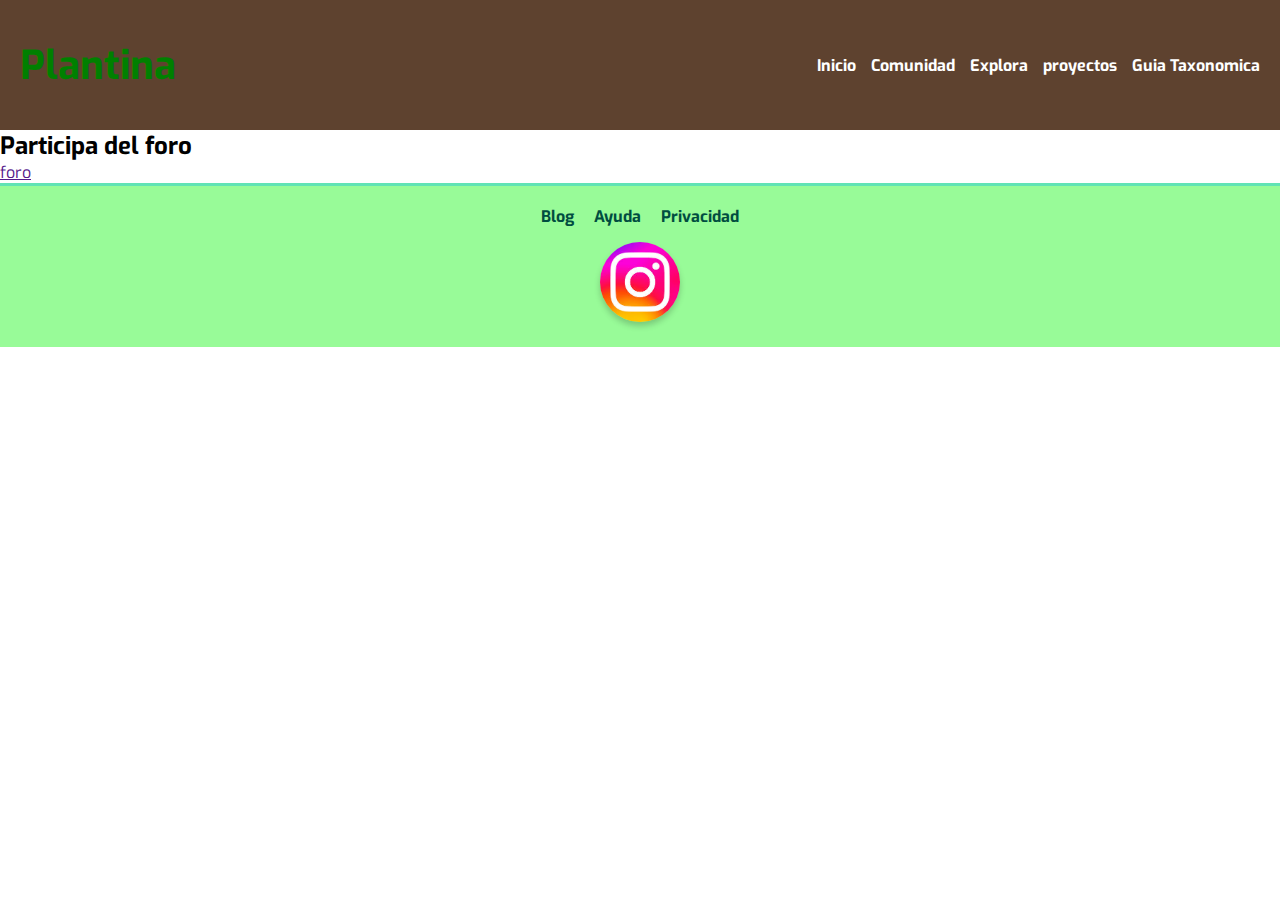
==== pages/comunidad.html @ c5cc0bb4 "primer commit" ====
<!DOCTYPE html>
<html lang="en">
<head>
    <meta charset="UTF-8">
    <meta name="viewport" content="width=device-width, initial-scale=1.0">
    <title>Document</title>
    <link rel="stylesheet" href="../css/style.css">
</head>
<body>
    <header>
        <h1>Plantina</h1>
        <nav><!--barra de navegaciion-->
            <ul>
                <li><a href="../index copy.html">Inicio</a></li>
                <li><a href="comunidad.html">Comunidad</a></li>
                <li><a href="explora.html">Explora</a></li>
                <li><a href="proyectos.html">proyectos</a></li>
                <li><a href="taxonomia.html">Guia Taxonomica</a></li>
            </ul>
            </nav>
    </header>
   <main>
    <h2>Participa del foro</h2>
    <a href="">foro</a>
   
   </main>
   <footer>
    <ul>
        <li><a href="">Blog</a></li>
        <li><a href="">Ayuda</a></li>
        <li><a href="">Privacidad</a></li>
    </ul>
    <a href=""><img src="../img/ig.png" alt="logo de instagram"></a>



</footer><!--pie de pagina-->
    
</body>
</html>
---- css/style.css ----
@import url('https://fonts.googleapis.com/css2?family=Edu+AU+VIC+WA+NT+Pre:wght@400..700&family=Exo:ital,wght@0,100..900;1,100..900&family=Poppins:ital,wght@0,100;0,200;0,300;0,400;0,500;0,600;0,700;0,800;0,900;1,100;1,200;1,300;1,400;1,500;1,600;1,700;1,800;1,900&display=swap');

* {
    margin: 0;
    padding: 0;
}

/*---index-----*/
body {
    font-family: "Exo", sans-serif;
}

header {
    background-color: #5e422f; /* marrón */
    display: flex;
    align-items: center;
    justify-content: space-between;
    padding: 10px 20px;
    height: 110px;
}

header h1 {
    font-size: 40px;
    margin: 0;
    font-size: 40px !important;
    color: green !important;
}
header nav ul {
    list-style: none;
    display: flex;
    gap: 15px;
    padding: 0;
    margin: 0;
}

header nav a {
    color: white;
    text-decoration: none;
    font-weight: bold;
}

header nav a:hover {
    text-decoration: underline;
}



.hero {
    margin-top: 0px;
    /* Evita que el hero se solape con el header */
    text-align: center;
    padding: 50px 20px;
    background-color: #ffffff;
    color: #004d40;
}


.hero img {
    width: 100%;
    max-width: 800px;
    height: auto;
    margin-top: 20px;
    border-radius: 10px;
    box-shadow: 0px 4px 10px rgba(0, 0, 0, 0.2);
}

.hero h2 {
    font-size: 3rem;
    /* Título grande */
    font-weight: bold;
    /* Negrita */
    text-shadow: 2px 2px 5px rgba(0, 0, 0, 0.7);
    /* Sombra para destacar el texto */
    margin-bottom: 15px;
    /* Separación del texto siguiente */
}

.hero p {
    font-size: 1.5rem;
    /* Texto descriptivo más grande */
    text-shadow: 2px 2px 5px rgba(0, 0, 0, 0.7);
    /* Sombra ligera */
    margin-bottom: 30px;
    /* Separación antes de otros elementos */
}


.introduccion {
    display: flex;
    flex-direction: column;
    /* Organiza los elementos en una columna */
    align-items: center;
    /* Centra los elementos horizontalmente */
    text-align: center;
    /* Centra el texto */
    background-color: #f4f4f4;
    /* Fondo gris claro para un diseño limpio */
    padding: 20px 40px;
    /* Espaciado interno */
    gap: 20px;
    /* Espaciado entre los elementos */
    border-radius: 10px;
    /* Bordes redondeados */
    box-shadow: 0 4px 8px rgba(0, 0, 0, 0.1);
    /* Sombra ligera */
    max-width: 800px;
    /* Limita el ancho de la sección */
    margin: 20px auto;
    /* Centra la sección en la página */
}

.introduccion h2 {
    font-size: 1.8rem;
    /* Aumenta ligeramente el tamaño del texto */
    font-weight: bold;
    /* Negrita para destacar */
    color: #333;
    /* Un color oscuro neutro */
    margin: 0;
    /* Elimina márgenes adicionales */
}

.introduccion img {
    max-width: 100%;
    /* Imagen adaptable */
    height: auto;
    /* Mantiene la proporción */
    border-radius: 10px;
    /* Bordes redondeados */
    box-shadow: 0 4px 6px rgba(0, 0, 0, 0.1);
    /* Sombra sutil para resaltar la imagen */
}

.introduccion a {
    font-size: 1rem;
    /* Mantén el tamaño estándar del texto */
    color: white;
    /* Texto del enlace blanco */
    background-color: #007BFF;
    /* Fondo azul atractivo */
    text-decoration: none;
    /* Sin subrayado */
    padding: 10px 20px;
    /* Espaciado interno del botón */
    border-radius: 5px;
    /* Bordes redondeados */
}


.Regiones {
    text-align: center;
}

.Regiones h2 {
    font-size: 3rem;
    box-shadow: 0 4px 6px rgba(0, 0, 0, 0.1);
}

.region-pair {
    display: grid;
    grid-template-columns: repeat(2, 1fr);
    grid-auto-rows: auto;
    gap: 30px;
    justify-items: center;
    margin: 20px;
}

.region {
    display: flex;
    flex-direction: column;
    align-items: center;
    background-color: #f9f9f9;
    padding: 20px;
    border-radius: 10px;
    box-shadow: 0 4px 8px rgba(0, 0, 0, 0.1);
    max-width: 400px;
}

.region img {
    width: 100%;
    /* Imagen ajustada al ancho del contenedor */
    height: auto;
    /* Mantiene la proporción */
    border-radius: 8px;
}


.region h3 {
    font-size: 1.5rem;
    margin-bottom: 10px;
}

.region p {
    font-size: 1rem;
    text-align: justify;
}

.region a {
    background-color: #007BFF;
    /* Fondo azul atractivo */
    text-decoration: none;
    /* Sin subrayado */
    padding: 10px 20px;
    /* Espaciado interno del botón */
    border-radius: 5px;
    /* Bordes redondeados */
    font-weight: bold;
    margin-top: 30px;
    color: white;
    transition: color 0.3s ease
}

.region a:hover {
    background-color: #0056b3;
    color: #f8f9fa;
    box-shadow: 0 4px 8px rgba(0, 0, 0, 0.2);
    transform: scale(1.05);
}


footer {
    background-color: palegreen;
    /* Fondo agradable y claro */
    text-align: center;
    /* Centra el contenido */
    padding: 20px;
    /* Espaciado interno */
    display: flex;
    flex-direction: column;
    gap: 15px;
    /* Espaciado entre elementos */
    border-top: 3px solid #61e3b5;
    /* Línea decorativa en la parte superior */
}

footer ul {
    list-style: none;
    /* Elimina puntos de lista */
    display: flex;
    /* Alineación en fila */
    justify-content: center;
    /* Centra los enlaces */
    gap: 20px;
    /* Espaciado entre elementos */
    padding: 0;
    margin: 0;
}

footer ul li a {
    color: #004d40;
    text-decoration: none;
    font-weight: bold;
    transition: color 0.3s ease;
}

footer ul li a:hover {
    color: green;
}

footer img {
    width: 80px;
    height: auto;
    border-radius: 50%;
    box-shadow: 0 4px 6px rgba(0, 0, 0, 0.2);
}


/*--explora--*/
.carousel-inner img {
    max-height: 400px; 
    object-fit: cover; 
    width: 100%; 
}

.card img {
    width: 100%; 
    height: 200px; 
    object-fit: cover; 
    border-radius: 8px;
    box-shadow: 0px 4px 6px rgba(0, 0, 0, 0.1); 
}

@media (max-width: 660px) {

    /* HEADER */
    header {
        flex-direction: column;
        align-items: center;
        padding: 20px;
    }

    nav ul {
        flex-direction: column;
        gap: 10px;
    }

    nav li {
        margin: 0;
    }

    /* HERO */
    .hero h2 {
        font-size: 2rem;
    }

    .hero p {
        font-size: 1.2rem;
    }

    .hero img {
        max-width: 100%;
    }

    /* INTRODUCCIÓN */
    .introduccion {
        padding: 15px;
        max-width: 100%;
    }

    .introduccion img {
        max-width: 100%;
    }

    .introduccion h2 {
        font-size: 1.5rem;
    }

    .introduccion a {
        font-size: 0.9rem;
        padding: 8px 16px;
    }

    /* REGIONES */
    .region-pair {
        grid-template-columns: 1fr;
        gap: 20px;
    }

    .region {
        max-width: 100%;
    }

    .region h3 {
        font-size: 1.2rem;
    }

    .region p {
        font-size: 0.9rem;
    }

    .region a {
        font-size: 0.9rem;
        padding: 8px 16px;
    }

    /* FOOTER */
    footer {
        text-align: center;
        padding: 15px;
    }

    footer img {
        width: 80px;
        height: 80px;
    }
}
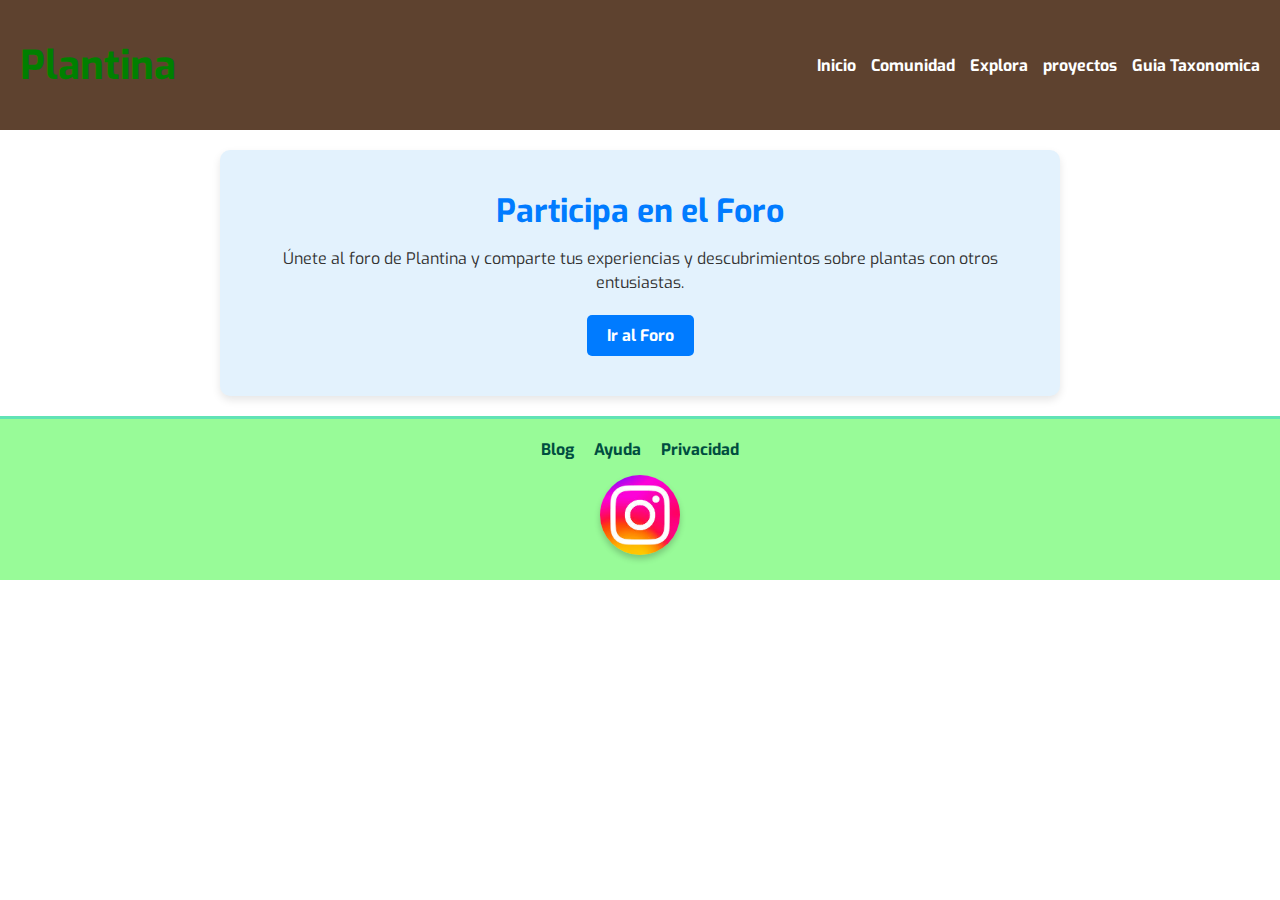
==== commit 550a76de: "modificacion de comunidad y taxnomia" ====
--- a/pages/comunidad.html
+++ b/pages/comunidad.html
@@ -11,7 +11,7 @@
         <h1>Plantina</h1>
         <nav><!--barra de navegaciion-->
             <ul>
-                <li><a href="../index copy.html">Inicio</a></li>
+                <li><a href="../index.html">Inicio</a></li>
                 <li><a href="comunidad.html">Comunidad</a></li>
                 <li><a href="explora.html">Explora</a></li>
                 <li><a href="proyectos.html">proyectos</a></li>
@@ -19,11 +19,11 @@
             </ul>
             </nav>
     </header>
-   <main>
-    <h2>Participa del foro</h2>
-    <a href="">foro</a>
-   
-   </main>
+    <main class="comunidad">
+        <h2>Participa en el Foro</h2>
+        <p>Únete al foro de Plantina y comparte tus experiencias y descubrimientos sobre plantas con otros entusiastas.</p>
+        <a href="#" class="boton">Ir al Foro</a>
+    </main>
    <footer>
     <ul>
         <li><a href="">Blog</a></li>
--- a/css/style.css
+++ b/css/style.css
@@ -280,6 +280,77 @@
     box-shadow: 0px 4px 6px rgba(0, 0, 0, 0.1); 
 }
 
+/*--taxonomia--*/
+.taxonomia {
+    ext-align: center;
+    padding: 40px 20px;
+    background-color: #f9f9f9;
+    border-radius: 10px;
+    box-shadow: 0px 4px 8px rgba(0, 0, 0, 0.1);
+    max-width: 800px;
+    margin: 20px auto;
+}
+
+.taxonomia img {
+    width: 100%;
+    border-radius: 10px;
+    box-shadow: 0 4px 6px rgba(0, 0, 0, 0.1);
+    margin-bottom: 20px;
+}
+
+.taxonomia h2 {
+    font-size: 2rem;
+    color: #4CAF50;
+    margin-bottom: 15px;
+}
+
+.taxonomia p {
+    font-size: 1rem;
+    line-height: 1.5;
+    color: #333;
+}
+
+/* --- Sección Comunidad --- */
+.comunidad {
+    text-align: center;
+    padding: 40px 20px;
+    background-color: #e3f2fd;
+    border-radius: 10px;
+    box-shadow: 0px 4px 8px rgba(0, 0, 0, 0.1);
+    max-width: 800px;
+    margin: 20px auto;
+}
+
+.comunidad h2 {
+    font-size: 2rem;
+    color: #007BFF;
+    margin-bottom: 15px;
+}
+
+.comunidad p {
+    font-size: 1rem;
+    line-height: 1.5;
+    color: #333;
+}
+
+.comunidad .boton {
+    font-size: 1rem;
+    color: white;
+    background-color: #007BFF;
+    text-decoration: none;
+    padding: 10px 20px;
+    border-radius: 5px;
+    margin-top: 20px;
+    display: inline-block;
+    font-weight: bold;
+}
+
+.comunidad .boton:hover {
+    background-color: #0056b3;
+    box-shadow: 0 4px 8px rgba(0, 0, 0, 0.2);
+}
+
+
 @media (max-width: 660px) {
 
     /* HEADER */
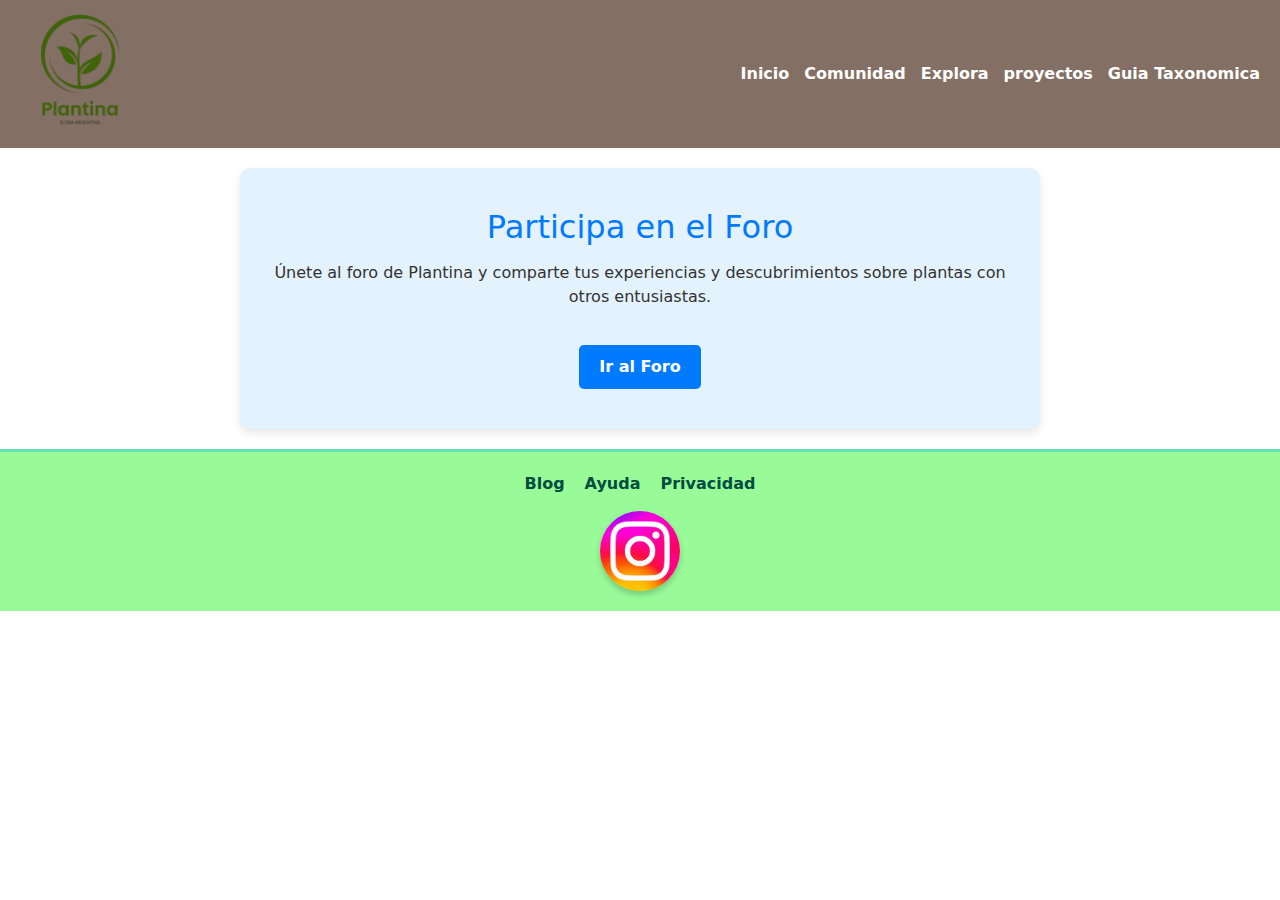
==== commit 2b567f3f: "arreglo barra de navegacion" ====
--- a/pages/comunidad.html
+++ b/pages/comunidad.html
@@ -1,14 +1,20 @@
 <!DOCTYPE html>
 <html lang="en">
+
 <head>
     <meta charset="UTF-8">
     <meta name="viewport" content="width=device-width, initial-scale=1.0">
     <title>Document</title>
     <link rel="stylesheet" href="../css/style.css">
+    <link href="https://cdn.jsdelivr.net/npm/bootstrap@5.3.3/dist/css/bootstrap.min.css" rel="stylesheet"
+        integrity="sha384-QWTKZyjpPEjISv5WaRU9OFeRpok6YctnYmDr5pNlyT2bRjXh0JMhjY6hW+ALEwIH" crossorigin="anonymous">
 </head>
+
 <body>
     <header>
-        <h1>Plantina</h1>
+        <h1>
+            <img src="../img/logo.png" alt="logo">
+        </h1>
         <nav><!--barra de navegaciion-->
             <ul>
                 <li><a href="../index.html">Inicio</a></li>
@@ -17,24 +23,31 @@
                 <li><a href="proyectos.html">proyectos</a></li>
                 <li><a href="taxonomia.html">Guia Taxonomica</a></li>
             </ul>
-            </nav>
+        </nav>
     </header>
     <main class="comunidad">
         <h2>Participa en el Foro</h2>
-        <p>Únete al foro de Plantina y comparte tus experiencias y descubrimientos sobre plantas con otros entusiastas.</p>
+        <p>Únete al foro de Plantina y comparte tus experiencias y descubrimientos sobre plantas con otros entusiastas.
+        </p>
         <a href="#" class="boton">Ir al Foro</a>
+
     </main>
-   <footer>
-    <ul>
-        <li><a href="">Blog</a></li>
-        <li><a href="">Ayuda</a></li>
-        <li><a href="">Privacidad</a></li>
-    </ul>
-    <a href=""><img src="../img/ig.png" alt="logo de instagram"></a>
+    <footer>
+        <ul>
+            <li><a href="">Blog</a></li>
+            <li><a href="">Ayuda</a></li>
+            <li><a href="">Privacidad</a></li>
+        </ul>
+        <a href=""><img src="../img/ig.png" alt="logo de instagram"></a>
 
 
 
-</footer><!--pie de pagina-->
-    
+    </footer><!--pie de pagina-->
+    <script src="https://cdn.jsdelivr.net/npm/bootstrap@5.3.3/dist/js/bootstrap.bundle.min.js"
+        integrity="sha384-YvpcrYf0tY3lHB60NNkmXc5s9fDVZLESaAA55NDzOxhy9GkcIdslK1eN7N6jIeHz"
+        crossorigin="anonymous"></script>
+
+
 </body>
+
 </html>--- a/css/style.css
+++ b/css/style.css
@@ -11,20 +11,23 @@
 }
 
 header {
-    background-color: #5e422f; /* marrón */
+    background-color: #836f63;
+    /* marrón */
     display: flex;
     align-items: center;
     justify-content: space-between;
     padding: 10px 20px;
-    height: 110px;
-}
-
-header h1 {
-    font-size: 40px;
-    margin: 0;
-    font-size: 40px !important;
-    color: green !important;
-}
+    height: auto;
+    flex-wrap: wrap;
+}
+
+header h1 img {
+   width: 120px;
+   height: auto;
+    text-align: center;
+    /* Centrar el título */
+}
+
 header nav ul {
     list-style: none;
     display: flex;
@@ -267,22 +270,22 @@
 
 /*--explora--*/
 .carousel-inner img {
-    max-height: 400px; 
-    object-fit: cover; 
-    width: 100%; 
+    max-height: 400px;
+    object-fit: cover;
+    width: 100%;
 }
 
 .card img {
-    width: 100%; 
-    height: 200px; 
-    object-fit: cover; 
+    width: 100%;
+    height: 200px;
+    object-fit: cover;
     border-radius: 8px;
-    box-shadow: 0px 4px 6px rgba(0, 0, 0, 0.1); 
+    box-shadow: 0px 4px 6px rgba(0, 0, 0, 0.1);
 }
 
 /*--taxonomia--*/
 .taxonomia {
-    ext-align: center;
+    text-align: center;
     padding: 40px 20px;
     background-color: #f9f9f9;
     border-radius: 10px;
@@ -357,16 +360,25 @@
     header {
         flex-direction: column;
         align-items: center;
-        padding: 20px;
-    }
-
-    nav ul {
-        flex-direction: column;
+        padding: 10px 15px;
+        height: auto;
+    }
+
+    header h1 {
+        font-size: 2rem;
+        margin-bottom: 2px;
+    }
+
+    header nav ul {
+        flex-direction: row;
+        /* Alinear verticalmente los enlaces */
         gap: 10px;
-    }
-
-    nav li {
-        margin: 0;
+        /* Reducir el espacio entre enlaces */
+    }
+
+    header nav a {
+        font-size: 0.9rem;
+        /* Reducir tamaño del texto */
     }
 
     /* HERO */
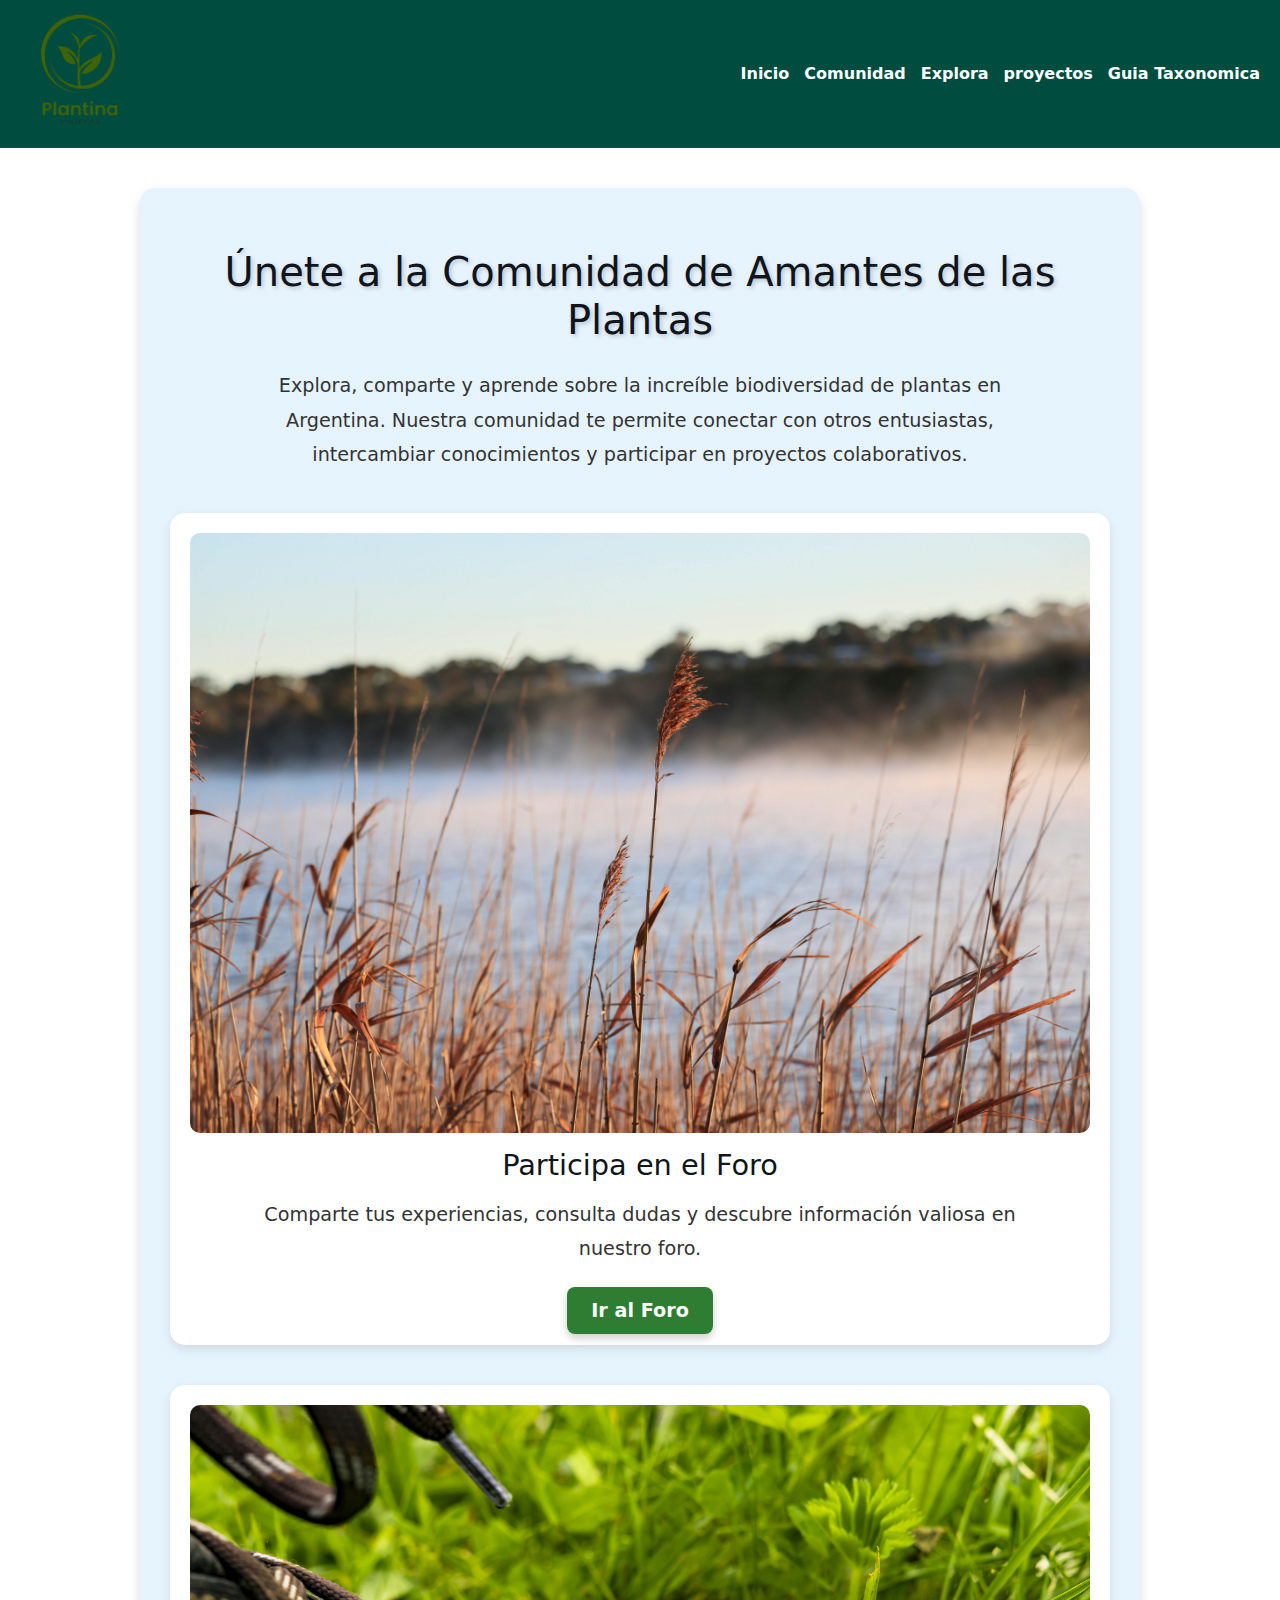
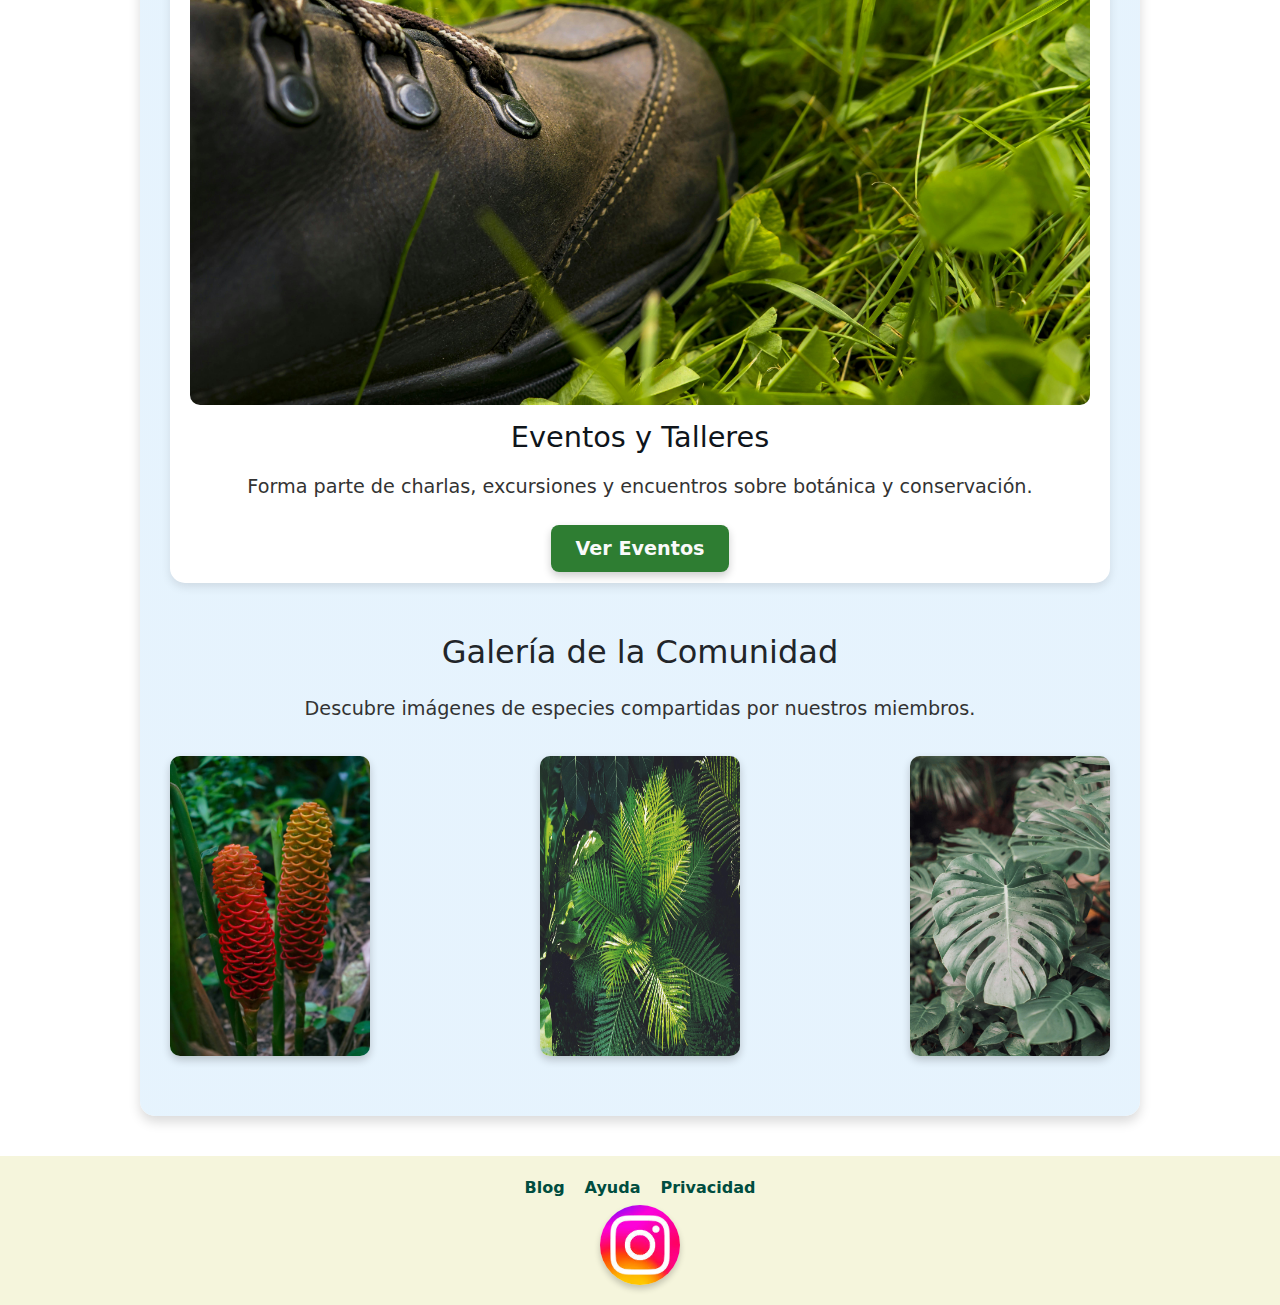
==== commit 68946092: "mejora del proyecto" ====
--- a/pages/comunidad.html
+++ b/pages/comunidad.html
@@ -5,7 +5,7 @@
     <meta charset="UTF-8">
     <meta name="viewport" content="width=device-width, initial-scale=1.0">
     <title>Document</title>
-    <link rel="stylesheet" href="../css/style.css">
+    <link rel="stylesheet" href="../css/estilos.css">
     <link href="https://cdn.jsdelivr.net/npm/bootstrap@5.3.3/dist/css/bootstrap.min.css" rel="stylesheet"
         integrity="sha384-QWTKZyjpPEjISv5WaRU9OFeRpok6YctnYmDr5pNlyT2bRjXh0JMhjY6hW+ALEwIH" crossorigin="anonymous">
 </head>
@@ -26,11 +26,33 @@
         </nav>
     </header>
     <main class="comunidad">
-        <h2>Participa en el Foro</h2>
-        <p>Únete al foro de Plantina y comparte tus experiencias y descubrimientos sobre plantas con otros entusiastas.
-        </p>
-        <a href="#" class="boton">Ir al Foro</a>
+        <h2>Únete a la Comunidad de Amantes de las Plantas</h2>
+        <p>Explora, comparte y aprende sobre la increíble biodiversidad de plantas en Argentina. Nuestra comunidad te 
+            permite conectar con otros entusiastas, intercambiar conocimientos y participar en proyectos colaborativos.</p>
+        
+        <div class="foro">
+            <img src="../img/foro.jpg" alt="Imagen del foro">
+            <h3>Participa en el Foro</h3>
+            <p>Comparte tus experiencias, consulta dudas y descubre información valiosa en nuestro foro.</p>
+            <a href="#" class="boton">Ir al Foro</a>
+        </div>
+        
+        <div class="eventos">
+            <img src="../img/eventos.jpg" alt="Eventos de la comunidad">
+            <h3>Eventos y Talleres</h3>
+            <p>Forma parte de charlas, excursiones y encuentros sobre botánica y conservación.</p>
+            <a href="#" class="boton">Ver Eventos</a>
+        </div>
 
+        <div class="galeria">
+            <h3>Galería de la Comunidad</h3>
+            <p>Descubre imágenes de especies compartidas por nuestros miembros.</p>
+            <div class="imagenes">
+                <img src="../img/planta1.jpg" alt="Planta 1">
+                <img src="../img/planta2.jpg" alt="Planta 2">
+                <img src="../img/planta3.jpg" alt="Planta 3">
+            </div>
+        </div>
     </main>
     <footer>
         <ul>
--- a/css/estilos.css
+++ b/css/estilos.css
@@ -0,0 +1,556 @@
+@charset "UTF-8";
+@import url("https://fonts.googleapis.com/css2?family=Edu+AU+VIC+WA+NT+Pre:wght@400..700&family=Exo:ital,wght@0,100..900;1,100..900&family=Poppins:ital,wght@0,100;0,200;0,300;0,400;0,500;0,600;0,700;0,800;0,900;1,100;1,200;1,300;1,400;1,500;1,600;1,700;1,800;1,900&display=swap");
+.proyectos .proyecto {
+  padding: 20px;
+  border-radius: 10px;
+  background: white;
+  box-shadow: 0 4px 10px rgba(0, 0, 0, 0.1);
+  text-align: center;
+}
+
+* {
+  margin: 0;
+  padding: 0;
+}
+
+body {
+  font-family: "Exo", sans-serif;
+}
+
+/*explora*/
+.carousel-inner img {
+  max-height: 400px;
+  object-fit: cover;
+  width: 100%;
+}
+
+.card img {
+  width: 100%;
+  height: 200px;
+  object-fit: cover;
+  border-radius: 8px;
+  box-shadow: 0px 4px 6px rgba(0, 0, 0, 0.1);
+}
+
+.text-center {
+  color: #2E7D32;
+}
+
+header {
+  background-color: #004d40;
+  display: flex;
+  align-items: center;
+  justify-content: space-between;
+  padding: 10px 20px;
+  height: auto;
+  flex-wrap: wrap;
+}
+header h1 img {
+  width: 120px;
+  height: auto;
+  text-align: center;
+}
+header nav ul {
+  list-style: none;
+  display: flex;
+  gap: 15px;
+  padding: 0;
+  margin: 0;
+}
+header nav a {
+  color: white;
+  text-decoration: none;
+  font-weight: bold;
+}
+header nav a:hover {
+  text-decoration: underline;
+}
+
+main {
+  background-image: url("../img/fondo2.jpg");
+  background-size: cover;
+  background-position: center;
+  background-repeat: no-repeat;
+  margin-bottom: 0px;
+}
+main .hero {
+  display: flex;
+  flex-direction: column;
+  align-items: center;
+  justify-content: center;
+  text-align: center;
+  padding: 80px 20px;
+  background: linear-gradient(rgba(255, 255, 255, 0.8), rgba(255, 255, 255, 0.9));
+  border-radius: 15px;
+  box-shadow: 0px 6px 15px rgba(0, 0, 0, 0.2);
+  animation: fade-in 1.5s ease-in-out;
+}
+main .hero h2 {
+  font-size: 6rem;
+  font-weight: bold;
+  color: #004d40;
+  text-shadow: 3px 3px 8px rgba(0, 0, 0, 0.5);
+  margin-bottom: 20px;
+}
+main .hero p {
+  font-size: 1.8rem;
+  color: #333;
+  text-shadow: 1px 1px 3px rgba(0, 0, 0, 0.4);
+  max-width: 800px;
+  margin-bottom: 30px;
+}
+main .hero img {
+  width: 100%;
+  max-width: 700px;
+  height: auto;
+  margin-top: 20px;
+  border-radius: 15px;
+  box-shadow: 0px 6px 12px rgba(0, 0, 0, 0.3);
+  animation: slide-in 1.2s ease-in-out;
+}
+@keyframes fade-in {
+  from {
+    opacity: 0;
+  }
+  to {
+    opacity: 1;
+  }
+}
+@keyframes slide-in {
+  from {
+    transform: translateY(30px);
+    opacity: 0;
+  }
+  to {
+    transform: translateY(0);
+    opacity: 1;
+  }
+}
+main .introduccion {
+  display: flex;
+  flex-direction: column;
+  align-items: center;
+  text-align: center;
+  background-color: #f8f8f8;
+  padding: 30px 50px;
+  gap: 25px;
+  border-radius: 15px;
+  box-shadow: 0 6px 12px rgba(0, 0, 0, 0.15);
+  max-width: 850px;
+  margin: 30px auto;
+}
+main .introduccion h2 {
+  font-size: 2rem;
+  font-weight: bold;
+  color: #222;
+  margin: 0;
+}
+main .introduccion img {
+  max-width: 100%;
+  height: auto;
+  border-radius: 15px;
+  box-shadow: 0 6px 10px rgba(0, 0, 0, 0.15);
+}
+main .introduccion a {
+  background-color: #2E7D32;
+  color: #FAFAFA;
+  padding: 12px 24px;
+  font-size: 1.2rem;
+  font-weight: bold;
+  text-decoration: none;
+  border: none;
+  border-radius: 8px;
+  cursor: pointer;
+  transition: background 0.3s ease-in-out, transform 0.2s ease-in-out;
+  box-shadow: 0px 4px 8px rgba(0, 0, 0, 0.2);
+}
+main .introduccion a:hover {
+  background-color: #8D6E63;
+  transform: translateY(-2px);
+}
+main .Regiones {
+  text-align: center;
+  background-image: url("../img/fondo.jpg");
+  background-size: cover;
+  background-position: center;
+  background-repeat: no-repeat;
+  margin-bottom: 0px;
+}
+main .Regiones h2 {
+  font-size: 3rem;
+  box-shadow: 0 4px 6px rgba(0, 0, 0, 0.1);
+}
+main .Regiones .region-pair {
+  display: grid;
+  grid-template-columns: repeat(2, 1fr);
+  grid-auto-rows: auto;
+  gap: 30px;
+  justify-items: center;
+  margin: 20px;
+}
+main .Regiones .region-pair .region {
+  display: flex;
+  flex-direction: column;
+  align-items: center;
+  background-color: #f9f9f9;
+  padding: 20px;
+  border-radius: 10px;
+  box-shadow: 0 4px 8px rgba(0, 0, 0, 0.1);
+  max-width: 400px;
+  animation: fade-in 1s ease-in-out;
+}
+main .Regiones .region-pair .region img {
+  width: 100%;
+  height: auto;
+  border-radius: 8px;
+}
+main .Regiones .region-pair .region h3 {
+  font-size: 1.5rem;
+  margin-bottom: 10px;
+}
+main .Regiones .region-pair .region p {
+  font-size: 1rem;
+  text-align: justify;
+}
+main .Regiones .region-pair .region a {
+  background-color: #80CBC4;
+  color: #004d40;
+  padding: 12px 24px;
+  font-size: 1.2rem;
+  font-weight: bold;
+  text-decoration: none;
+  border: none;
+  border-radius: 8px;
+  cursor: pointer;
+  transition: background 0.3s ease-in-out, transform 0.2s ease-in-out;
+  box-shadow: 0px 4px 8px rgba(0, 0, 0, 0.2);
+}
+main .Regiones .region-pair .region a:hover {
+  background-color: #2E7D32;
+  transform: translateY(-2px);
+}
+
+/*taxonomia*/
+.taxonomia {
+  text-align: center;
+  padding: 40px 20px;
+  background-color: #f9f9f9;
+  border-radius: 10px;
+  box-shadow: 0px 4px 8px rgba(0, 0, 0, 0.1);
+  max-width: 800px;
+  margin: 20px auto;
+  overflow: hidden;
+}
+.taxonomia img {
+  width: 100%;
+  border-radius: 10px;
+  box-shadow: 0 4px 6px rgba(0, 0, 0, 0.1);
+  margin-bottom: 20px;
+  transition: transform 0.3s ease;
+}
+.taxonomia img:hover {
+  transform: scale(1.05);
+}
+.taxonomia h2 {
+  font-size: 2rem;
+  color: #2E7D32;
+  margin-bottom: 15px;
+  text-transform: uppercase;
+  text-shadow: 1px 1px 4px rgba(0, 0, 0, 0.3);
+}
+.taxonomia p {
+  font-size: 1rem;
+  line-height: 1.5;
+  color: #333;
+  transition: color 0.3s ease;
+}
+.taxonomia p:hover {
+  color: #4CAF50;
+}
+
+@keyframes fadeInCustom {
+  from {
+    opacity: 0;
+    transform: translateY(20px);
+  }
+  to {
+    opacity: 1;
+    transform: translateY(0);
+  }
+}
+.taxonomia {
+  animation: fadeInCustom 1s ease-in-out;
+}
+
+.comunidad {
+  text-align: center;
+  padding: 60px 30px;
+  background: linear-gradient(rgba(227, 242, 253, 0.9), rgba(227, 242, 253, 0.9)), url("../img/comunidad-bg.jpg") center/cover;
+  border-radius: 15px;
+  box-shadow: 0px 6px 12px rgba(0, 0, 0, 0.15);
+  max-width: 1000px;
+  margin: 40px auto;
+  transition: transform 0.3s ease-in-out;
+}
+.comunidad:hover {
+  transform: scale(1.02);
+}
+.comunidad h2 {
+  font-size: 2.5rem;
+  color: #0f151b;
+  margin-bottom: 25px;
+  text-shadow: 2px 2px 4px rgba(0, 0, 0, 0.2);
+}
+.comunidad p {
+  font-size: 1.2rem;
+  line-height: 1.8;
+  color: #333;
+  max-width: 800px;
+  margin: 0 auto 30px;
+}
+.comunidad .boton {
+  background-color: #2E7D32;
+  color: #FAFAFA;
+  padding: 12px 24px;
+  font-size: 1.2rem;
+  font-weight: bold;
+  text-decoration: none;
+  border: none;
+  border-radius: 8px;
+  cursor: pointer;
+  transition: background 0.3s ease-in-out, transform 0.2s ease-in-out;
+  box-shadow: 0px 4px 8px rgba(0, 0, 0, 0.2);
+}
+.comunidad .boton:hover {
+  background-color: #8D6E63;
+  transform: translateY(-2px);
+}
+.comunidad .foro,
+.comunidad .eventos {
+  margin-top: 40px;
+  padding: 20px;
+  border-radius: 15px;
+  background: white;
+  box-shadow: 0 4px 10px rgba(0, 0, 0, 0.1);
+}
+.comunidad .foro img,
+.comunidad .eventos img {
+  max-width: 100%;
+  border-radius: 10px;
+  margin-bottom: 15px;
+}
+.comunidad .foro h3,
+.comunidad .eventos h3 {
+  font-size: 1.8rem;
+  color: #0f151b;
+  margin-bottom: 15px;
+}
+.comunidad .galeria {
+  margin-top: 50px;
+}
+.comunidad .galeria h3 {
+  font-size: 2rem;
+  margin-bottom: 20px;
+}
+.comunidad .galeria .imagenes {
+  display: flex;
+  justify-content: space-between;
+  /* Espacio entre las imágenes */
+}
+.comunidad .galeria .imagenes img {
+  width: 200px;
+  height: auto;
+  border-radius: 10px;
+  box-shadow: 0px 4px 8px rgba(0, 0, 0, 0.2);
+  transition: transform 0.3s;
+}
+.comunidad .galeria .imagenes img:hover {
+  transform: scale(1.05);
+}
+
+/*proyectos*/
+.proyectos {
+  text-align: center;
+  padding: 60px 30px;
+  background: linear-gradient(rgba(227, 242, 253, 0.9), rgba(227, 242, 253, 0.9)), url("../img/comunidad-bg.jpg") center/cover;
+  border-radius: 15px;
+  box-shadow: 0px 6px 12px rgba(0, 0, 0, 0.15);
+  max-width: 1000px;
+  margin: 40px auto;
+  transition: transform 0.3s ease-in-out;
+}
+.proyectos:hover {
+  transform: scale(1.02);
+}
+.proyectos h2 {
+  font-size: 2rem;
+  color: #2E7D32;
+  margin-bottom: 15px;
+}
+.proyectos p {
+  font-size: 1rem;
+  line-height: 1.5;
+  color: #333;
+}
+.proyectos .boton {
+  background-color: #2E7D32;
+  color: #FAFAFA;
+  padding: 12px 24px;
+  font-size: 1.2rem;
+  font-weight: bold;
+  text-decoration: none;
+  border: none;
+  border-radius: 8px;
+  cursor: pointer;
+  transition: background 0.3s ease-in-out, transform 0.2s ease-in-out;
+  box-shadow: 0px 4px 8px rgba(0, 0, 0, 0.2);
+}
+.proyectos .boton:hover {
+  background-color: #8D6E63;
+  transform: translateY(-2px);
+}
+.proyectos .proyectos-grid {
+  display: flex;
+  flex-wrap: wrap;
+  justify-content: center;
+  gap: 20px;
+}
+.proyectos .proyecto {
+  max-width: 300px;
+  margin: auto;
+  overflow: hidden;
+}
+.proyectos .proyecto img {
+  max-width: 100%;
+  height: auto;
+  object-fit: cover;
+  border-radius: 10px;
+}
+.proyectos .proyecto a {
+  font-size: 1.2rem;
+  color: #8D6E63;
+  margin-top: 10px;
+  text-decoration: none;
+}
+.proyectos .proyecto a:hover {
+  text-decoration: underline;
+}
+.proyectos .proyecto p {
+  font-size: 1rem;
+  color: #333;
+  margin-top: 5px;
+}
+.proyectos .participa {
+  margin-top: 40px;
+}
+
+footer {
+  background-color: #F5F5DC;
+  text-align: center;
+  padding: 20px;
+  display: flex;
+  flex-direction: column;
+  gap: 5px;
+  border-top: 0px solid #61e3b5;
+}
+footer ul {
+  list-style: none;
+  display: flex;
+  justify-content: center;
+  gap: 20px;
+  padding: 0;
+  margin: 0;
+}
+footer ul li a {
+  color: #004d40;
+  text-decoration: none;
+  font-weight: bold;
+  transition: color 0.3s ease;
+}
+footer ul li a:hover {
+  color: green;
+}
+footer img {
+  width: 80px;
+  height: auto;
+  border-radius: 50%;
+  box-shadow: 0 4px 6px rgba(0, 0, 0, 0.2);
+}
+
+@media (max-width: 660px) {
+  /* HEADER */
+  header {
+    flex-direction: column;
+    align-items: center;
+    padding: 10px 15px;
+    height: auto;
+  }
+  header h1 {
+    font-size: 2rem;
+    margin-bottom: 2px;
+  }
+  header nav ul {
+    flex-direction: row;
+    gap: 10px;
+  }
+  header nav a {
+    font-size: 0.9rem;
+  }
+  /* HERO */
+  .hero h2 {
+    font-size: 2rem;
+  }
+  .hero p {
+    font-size: 1.2rem;
+  }
+  .hero img {
+    max-width: 100%;
+  }
+  /* INTRODUCCIÓN */
+  .introduccion {
+    padding: 15px;
+    max-width: 100%;
+  }
+  .introduccion img {
+    max-width: 100%;
+  }
+  .introduccion h2 {
+    font-size: 1.5rem;
+  }
+  .introduccion a {
+    font-size: 0.9rem;
+    padding: 8px 16px;
+  }
+  /* REGIONES */
+  .region-pair {
+    display: grid !important;
+    grid-template-columns: 1fr !important;
+    gap: 20px !important;
+  }
+  .region-pair .region {
+    max-width: 100% !important;
+  }
+  /* FOOTER */
+  footer {
+    text-align: center;
+    padding: 15px;
+  }
+  footer img {
+    width: 80px;
+    height: 80px;
+  }
+  /*comunidad*/
+  .foro, .eventos {
+    padding: 15px;
+  }
+  .foro h3, .eventos h3 {
+    font-size: 1.5rem;
+  }
+  .galeria .imagenes {
+    flex-direction: column;
+    align-items: center;
+    gap: 50px;
+  }
+}
+
+/*# sourceMappingURL=estilos.css.map */
